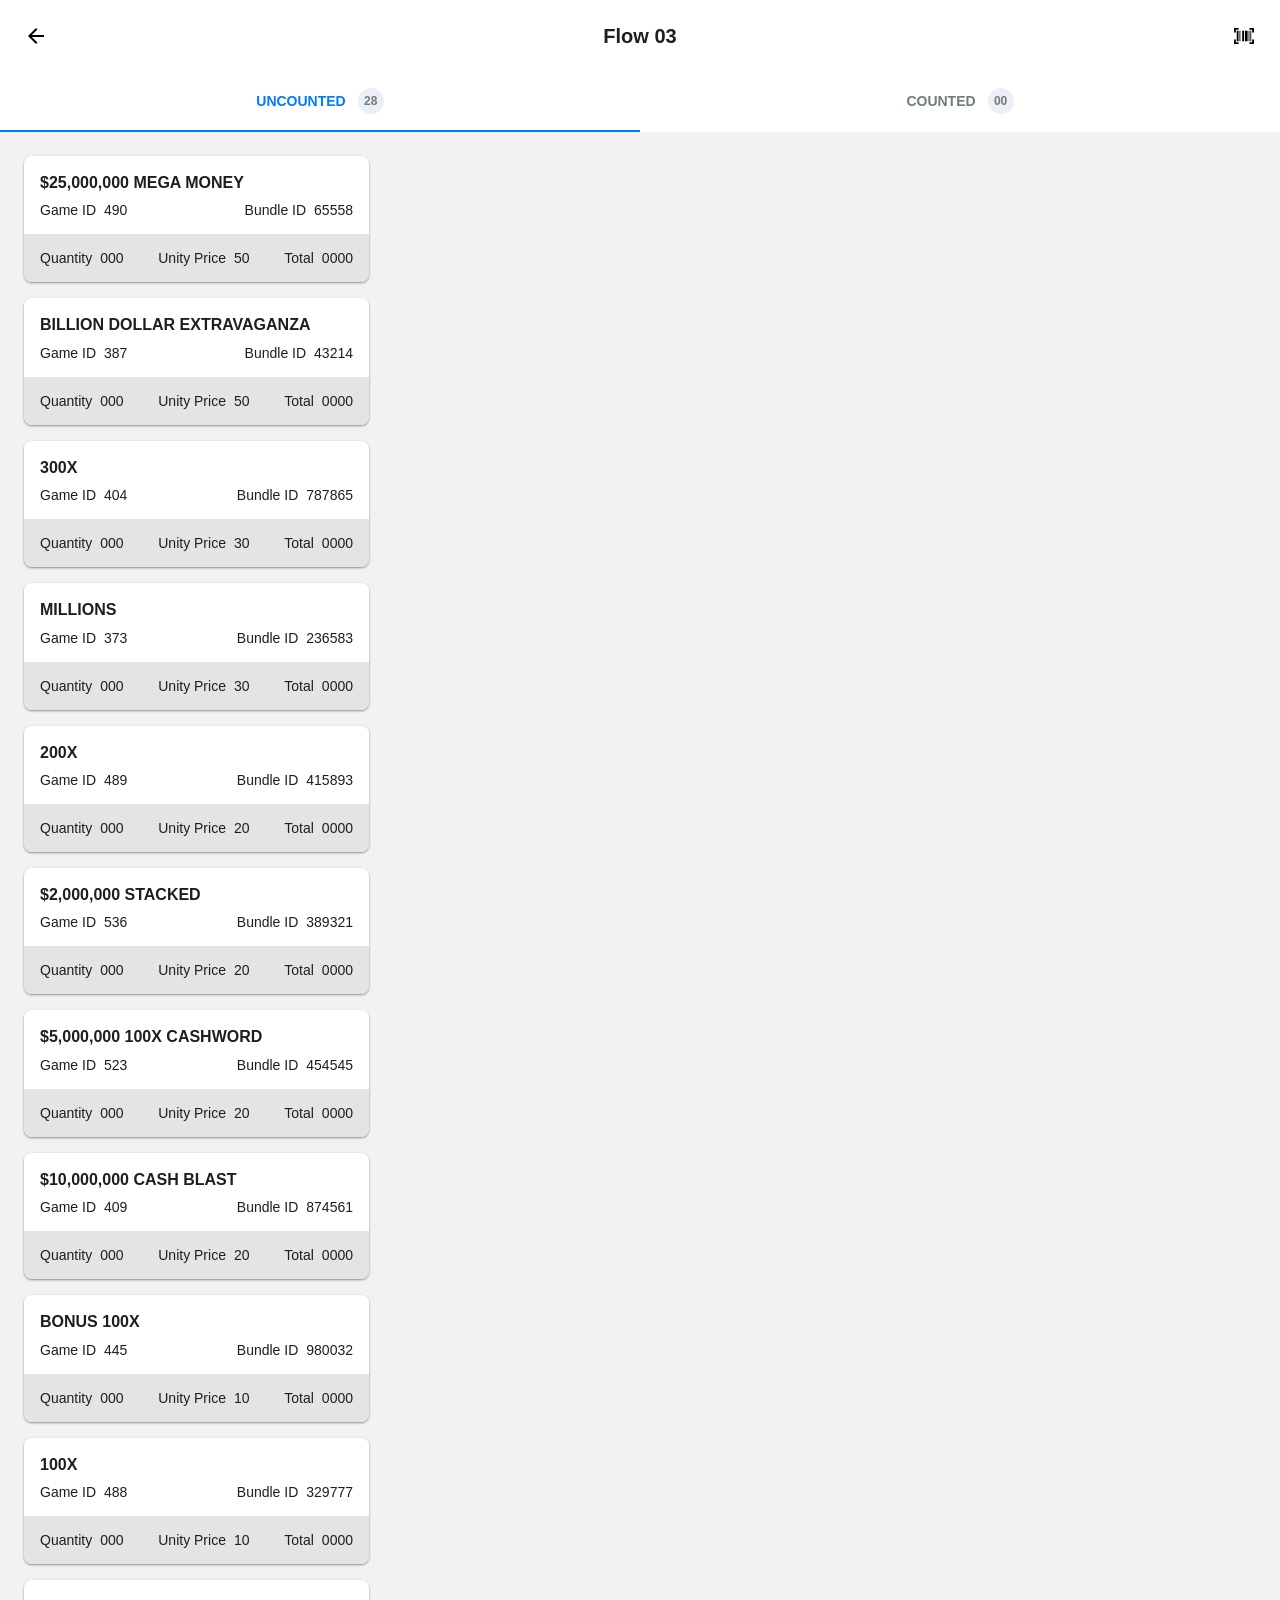
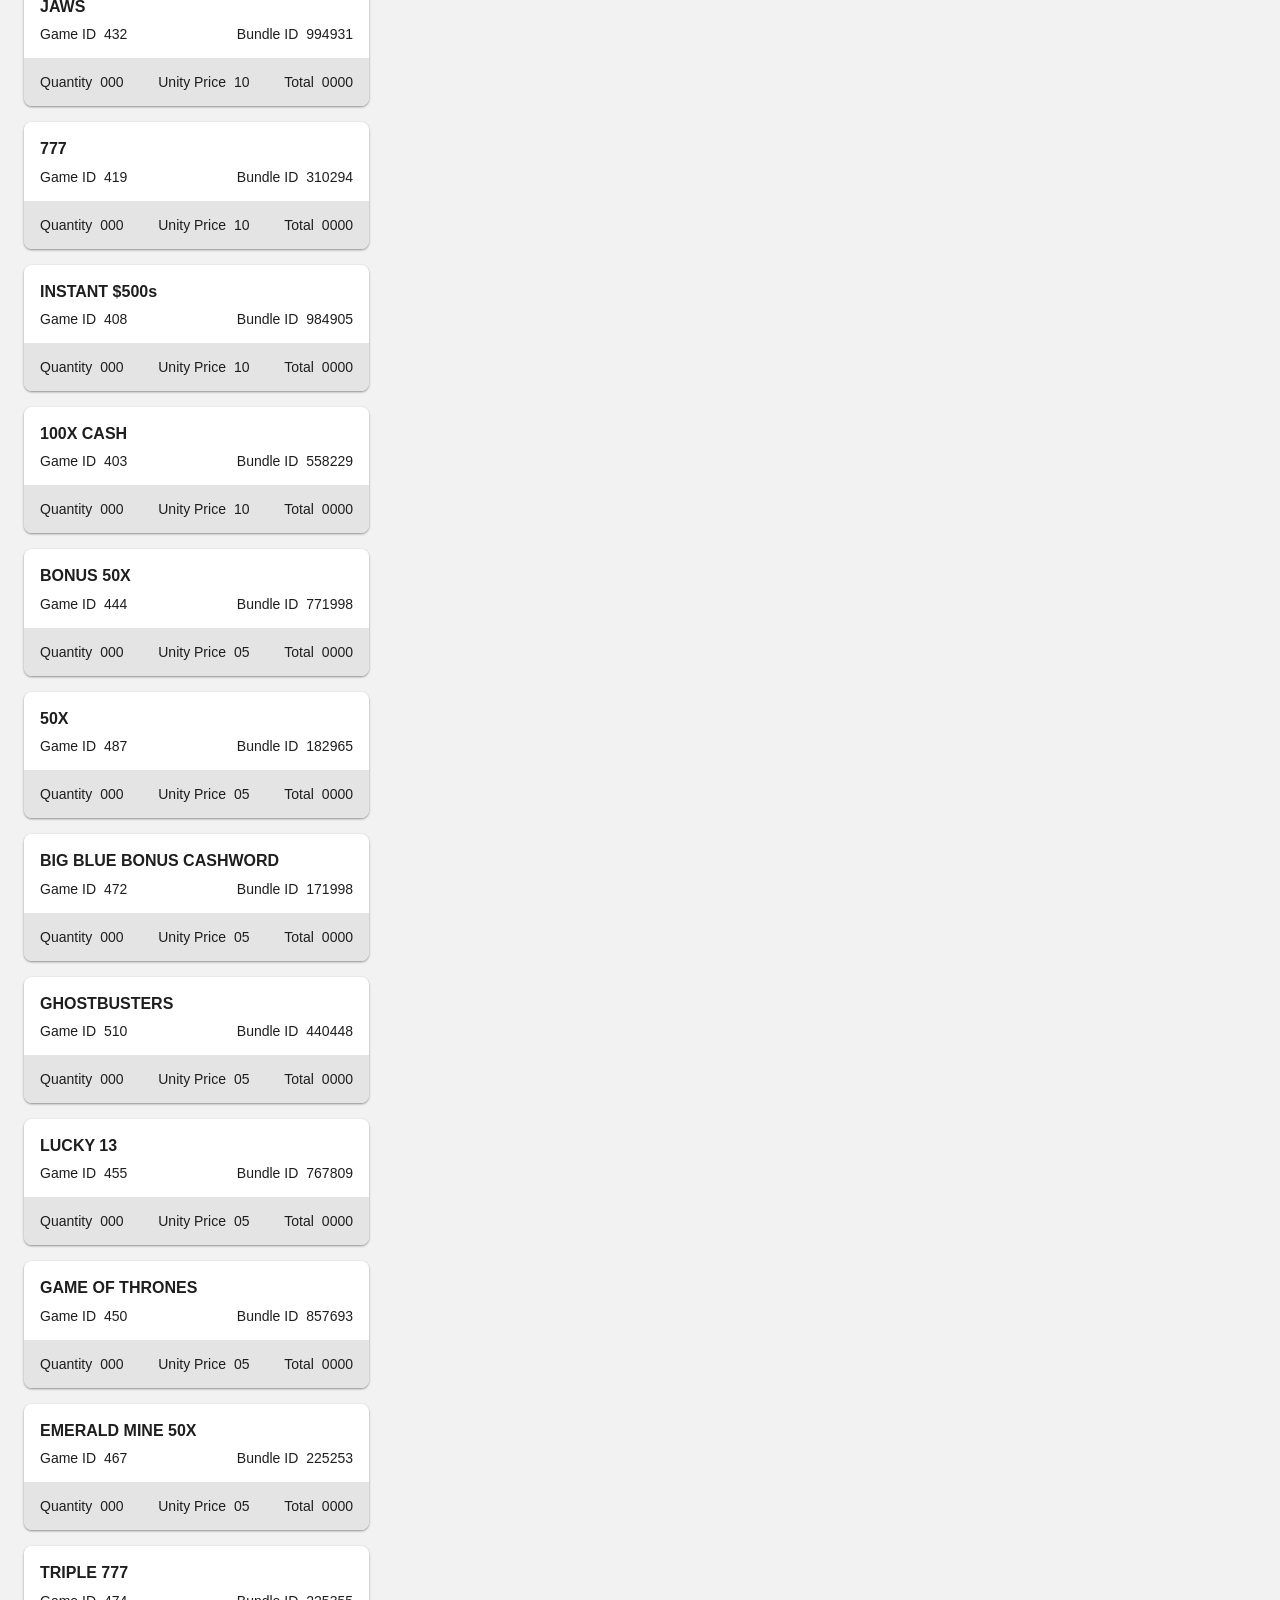
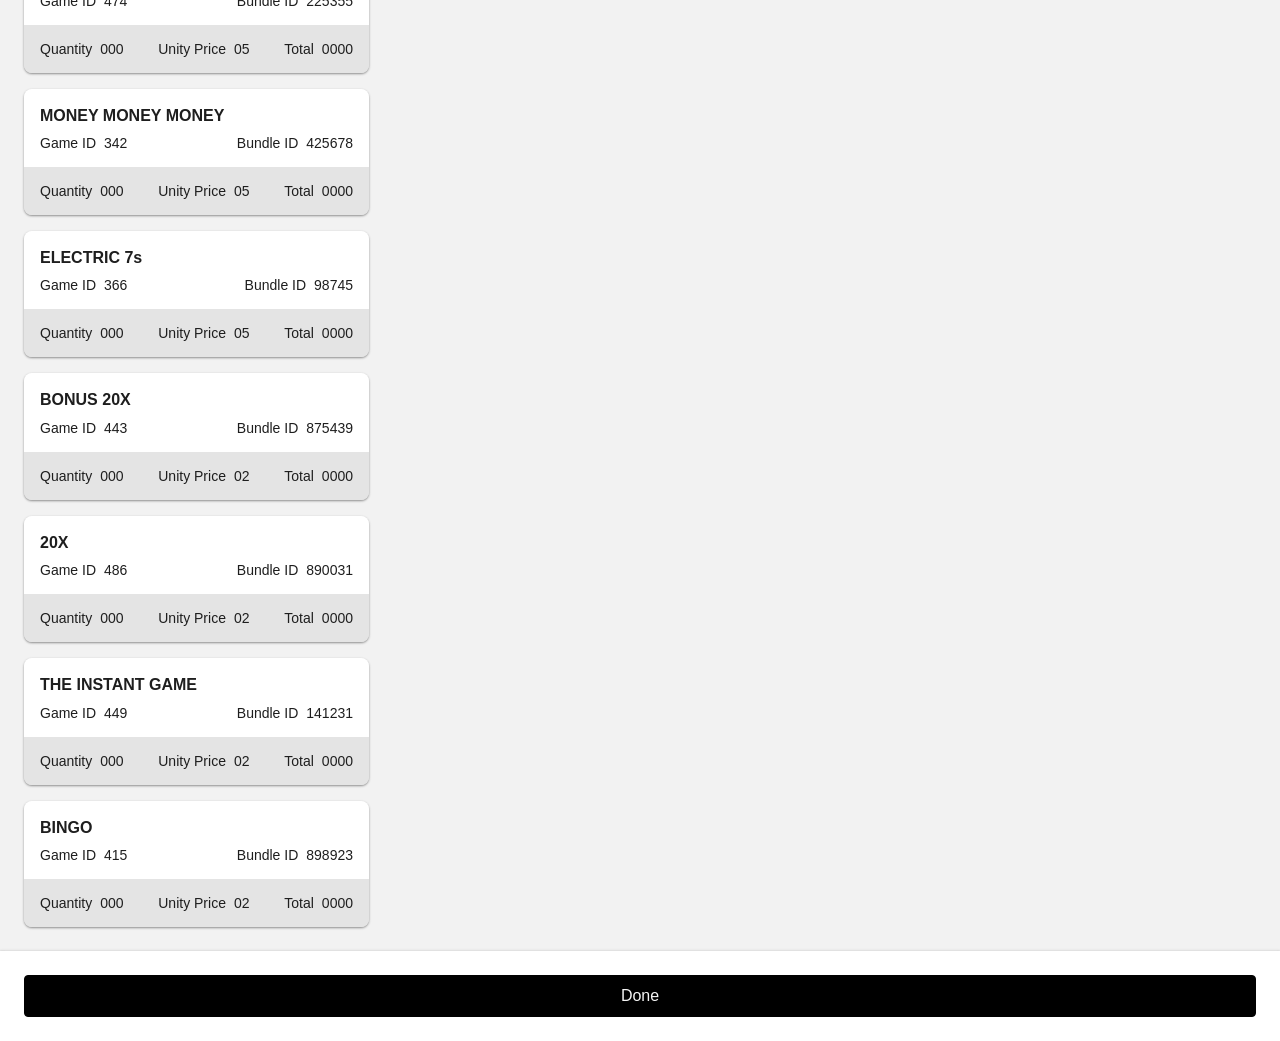
==== index.html @ 20f0b169 "Add files via upload" ====
<!DOCTYPE html>
<html lang="en">
<head>
  <meta charset="UTF-8" />
  <meta name="viewport" content="width=device-width, initial-scale=1.0" />
  <title>Flow 03 Prototype</title>
  <meta http-equiv="refresh" content="0; url=flowThree.html" />
</head>
<body>
  <p>Redirecting to Flow 03...</p>
  <script>
    window.location.replace('flowThree.html');
  </script>
</body>
</html>
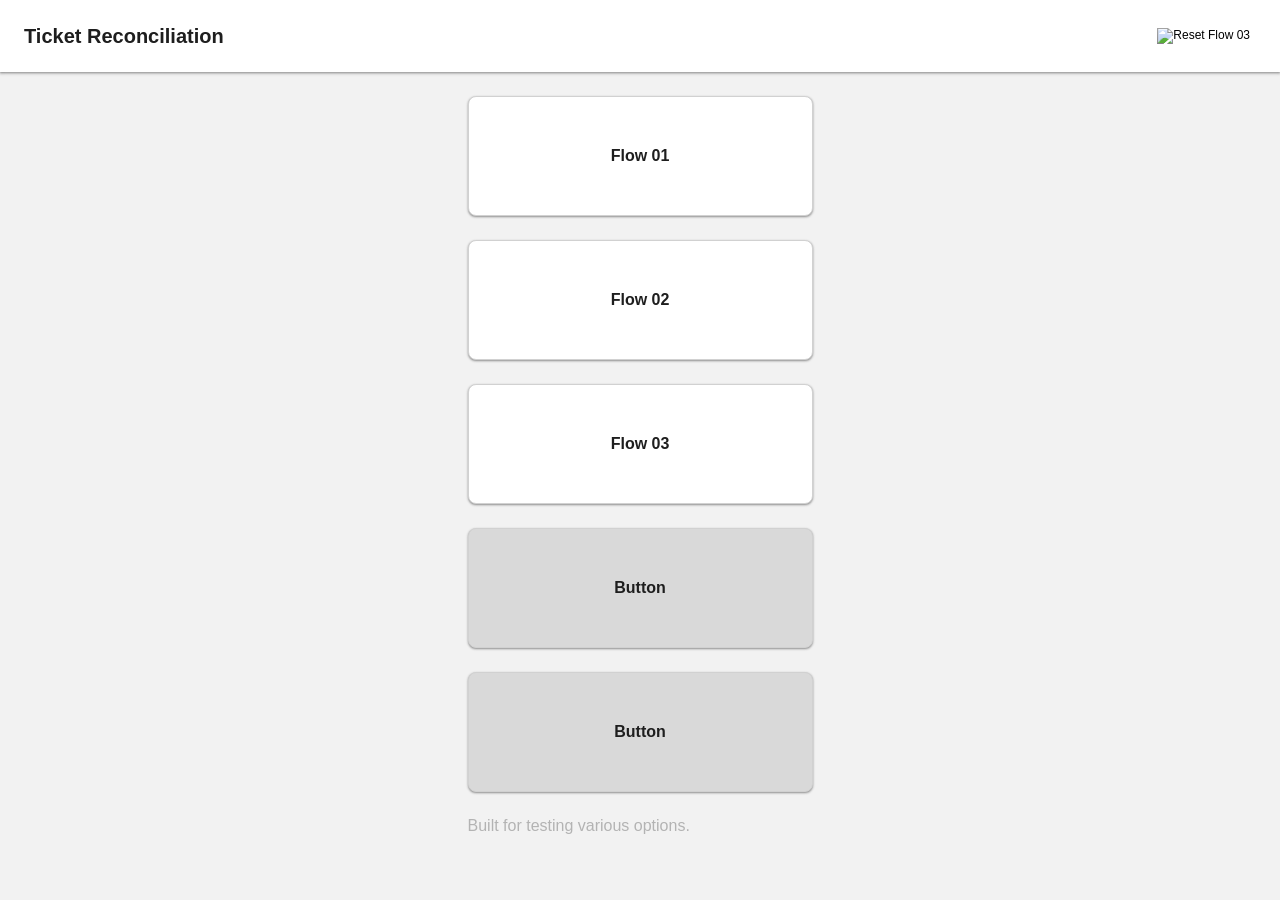
==== commit 37c48a59: "Add files via upload" ====
--- a/index.html
+++ b/index.html
@@ -3,13 +3,13 @@
 <head>
   <meta charset="UTF-8" />
   <meta name="viewport" content="width=device-width, initial-scale=1.0" />
-  <title>Flow 03 Prototype</title>
-  <meta http-equiv="refresh" content="0; url=flowThree.html" />
+  <title>Ticket Reconciliation Prototype</title>
+  <meta http-equiv="refresh" content="0; url=dashboard.html" />
 </head>
 <body>
-  <p>Redirecting to Flow 03...</p>
+  <p>Redirecting to Dashboard...</p>
   <script>
-    window.location.replace('flowThree.html');
+    window.location.replace('dashboard.html');
   </script>
 </body>
 </html>
